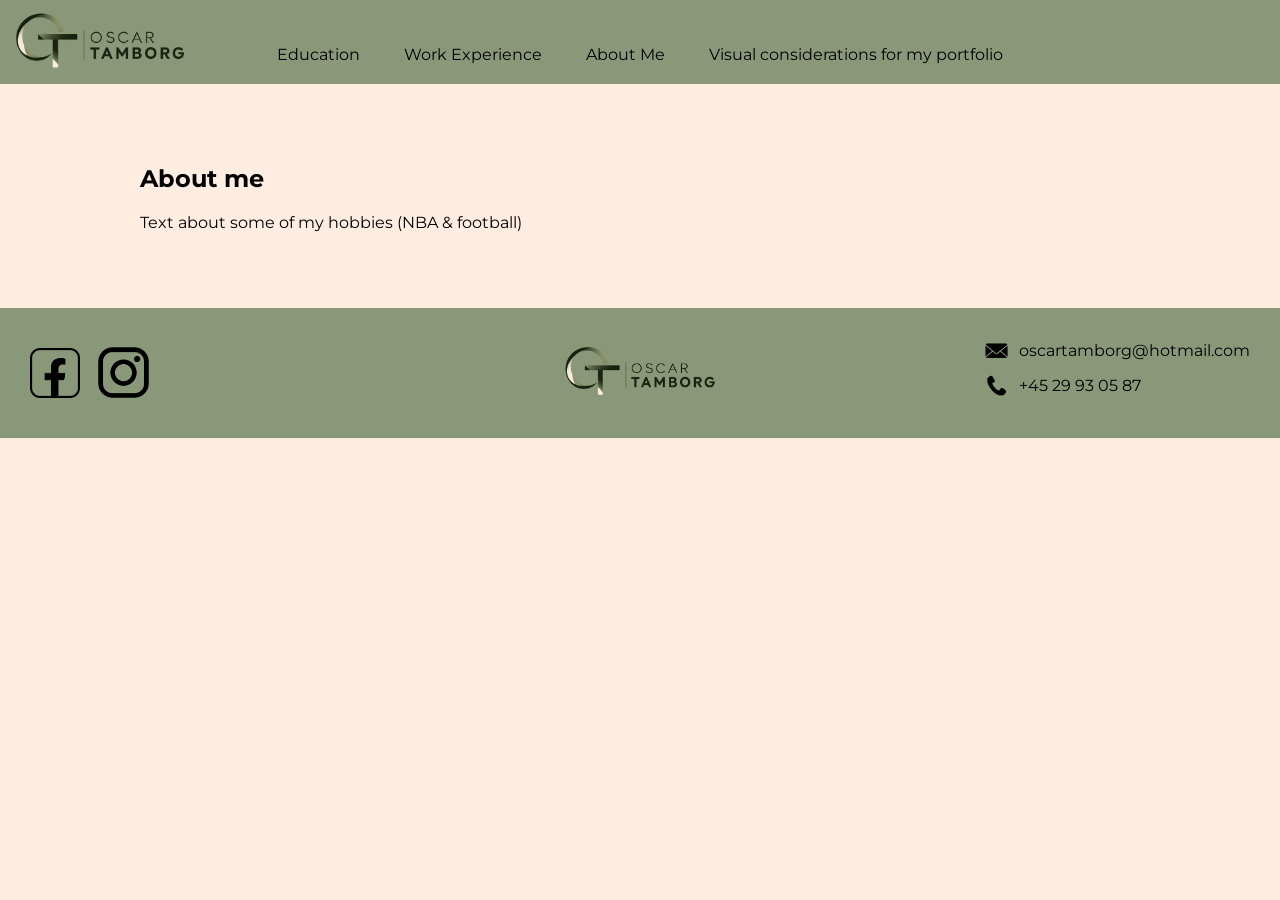
==== aboutme.html @ 75935676 "." ====
<!DOCTYPE html>
<!DOCTYPE html>
<html lang="en">

<head>
    <meta charset="UTF-8">
    <meta name="viewport"
          content="width=device-width, user-scalable=no, initial-scale=1.0, maximum-scale=1.0, minimum-scale=1.0">

    <title>About me</title>

    <link rel="icon" href="./images/favicon.ico">
    <link rel="preconnect" href="https://fonts.googleapis.com">
    <link rel="preconnect" href="https://fonts.gstatic.com" crossorigin>
    <link href="https://fonts.googleapis.com/css2?family=Montserrat:wght@300;400;500;600;700&display=swap" rel="stylesheet">

    <link rel="stylesheet" href="main.css">
</head>
<header>

    <a href="index.html">
        <img class="logo" src="images/logo_ot.png" alt="Oscar Tamborg logo">
    </a>

    <nav>
        <a href="education.html">Education</a>
        <a href="workexperience.html">Work Experience</a>
        <a href="aboutme.html">About Me</a>
        <a href="visual_considerations.html">Visual considerations for my portfolio</a>
    </nav>
</header>
<body>

<main>
    <section class="about me">
        <h2>About me</h2>
        <p>
            Text about some of my hobbies (NBA & football)
        </p>
    </section>
</main>
<footer>
    <div class="footer-content">

        <div class="footer-left">


            <div class="socials">
                <a href="https://www.facebook.com/oscartamborg/" target="_blank">
                    <img class="facebook-logo" src="images/facebook_logo.png" alt="Facebook">
                </a>

                <a href="https://www.instagram.com/oscartamborg/" target="_blank">
                    <img class="instagram-logo" src="images/instagram_logo.png" alt="Instagram">
                </a>
            </div>
        </div>

        <div class="footer-center">
            <a href="index.html">
                <img src="images/logo_ot.png" alt="Oscar Tamborg logo">
            </a>
        </div>


        <div class="footer-right">


            <div class="contact-item">
                <img src="images/mail.png" alt="Email">
                <a href="mailto:oscartamborg@hotmail.com">
                    oscartamborg@hotmail.com
                </a>
            </div>

            <div class="contact-item">
                <img src="images/phone.png" alt="Phone">
                <a href="tel:+4529930587">
                    +45 29 93 05 87
                </a>
            </div>
        </div>

    </div>
</footer>
</body>

</html>
---- main.css ----
main {
    max-width: 1000px;
    margin: 0 auto;
    padding: 60px 30px;
}

header {
    background-color: #899878;
    color: black;
    text-align: center;
    padding: 20px;
    position: relative;
}

.logo {
    position: absolute;
    left: 10px;
    top: 8px;
    width: 180px;
    height: 65px;
    object-fit: contain;
}

nav {
    margin-top: 25px;
}

nav a {
    color: black;
    text-decoration: none;
    margin: 0 20px;
}

nav a:hover {
    text-decoration: underline;
}

body {
    font-family: "Montserrat", sans-serif;
    background-color: #FFEDE1;
    margin: 0;
}

footer {
    padding: 30px;
    background-color: #899878;
}

.footer-content {
    position: relative;
    display: flex;
    justify-content: space-between;
    align-items: center;
}

.footer-left {
    text-align: left;
}

.socials {
    display: flex;
    align-items: center;
    gap: 10px;
}

.socials a {
    display: flex;
    align-items: center;
}

.facebook-logo {
    width: 50px;
    height: 50px;
    object-fit: contain;
}

.instagram-logo {
    width: 67px;
    height: 67px;
    object-fit: contain;
}

.footer-center {
    position: absolute;
    left: 50%;
    transform: translateX(-50%);
}

.footer-center img {
    width: 160px;
    height: 95px;
    object-fit: contain;
}

.footer-right {
    margin-left: auto;
    text-align: left;
}

.contact-item {
    display: flex;
    align-items: center;
    gap: 10px;
    margin-bottom: 10px;
}

.contact-item img {
    width: 25px;
    height: 25px;
    object-fit: contain;
}

.contact-item a {
    color: black;
    text-decoration: none;
}

.contact-item a:hover {
    text-decoration: underline;
}
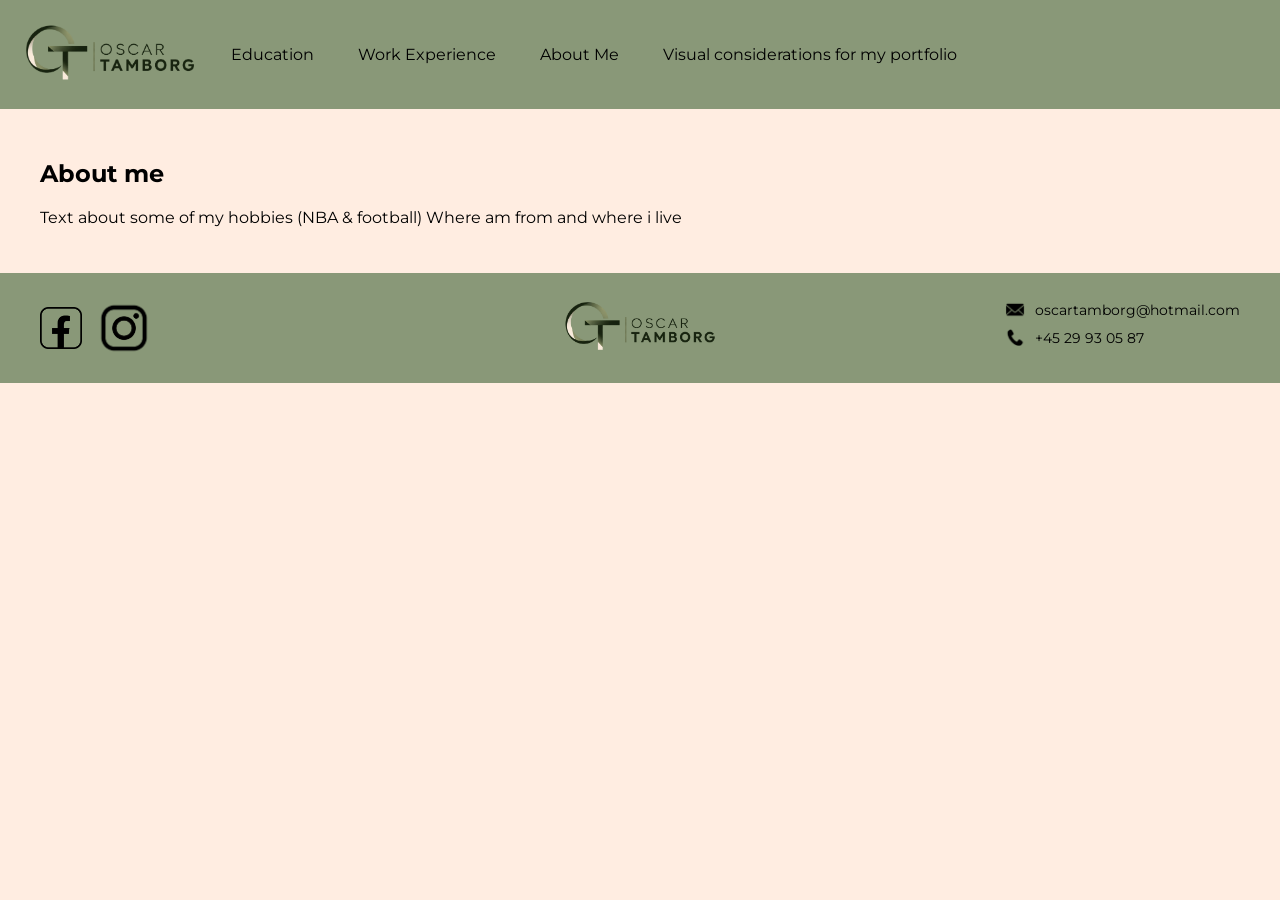
==== commit bd0917de: "." ====
--- a/aboutme.html
+++ b/aboutme.html
@@ -35,7 +35,7 @@
     <section class="about me">
         <h2>About me</h2>
         <p>
-            Text about some of my hobbies (NBA & football)
+            Text about some of my hobbies (NBA & football) Where am from and where i live
         </p>
     </section>
 </main>
--- a/main.css
+++ b/main.css
@@ -1,29 +1,25 @@
 main {
-    max-width: 1000px;
+    max-width: 1200px;
     margin: 0 auto;
-    padding: 60px 30px;
+    padding: 30px 10px;
 }
 
 header {
     background-color: #899878;
     color: black;
-    text-align: center;
     padding: 20px;
-    position: relative;
+
+    display: flex;
+    align-items: center;
+    gap: 11px;
 }
 
 .logo {
-    position: absolute;
-    left: 10px;
-    top: 8px;
     width: 180px;
     height: 65px;
     object-fit: contain;
 }
 
-nav {
-    margin-top: 25px;
-}
 
 nav a {
     color: black;
@@ -41,26 +37,108 @@
     margin: 0;
 }
 
+
+.welcome-text {
+    border-left: 4px solid #899878;
+    padding-left: 10px;
+}
+
+.introduction {
+    display: flex;
+    justify-content: space-between;
+    align-items: flex-start;
+    gap: 60px;
+}
+
+.introduction-text {
+    width: 40%;
+}
+
+.introduction-image {
+    width: 30%;
+    background-color: #899878;
+    padding: 20px;
+    padding-bottom: 10px;
+    border-radius: 20px;
+}
+
+.introduction-image img {
+    width: 100%;
+    height: auto;
+    display: block;
+    border-radius: 20px;
+}
+
+.introduction-image p {
+    text-align: center;
+    font-size: 10px;
+    letter-spacing: 4px;
+    margin: 12px 0 0 0;
+}
+.tech {
+    margin-top: 50px;
+}
+.tech::before {
+    content: "";
+    display: block;
+    width: 60px;
+    height: 4px;
+    background-color: #899878;
+    margin-bottom: 25px;
+}
+
+.tech p {
+    font-size: 13px;
+    letter-spacing:9px;
+}
+.projects-button {
+    display: inline-block;
+    color: black;
+    text-decoration: none;
+    background-color: #899878;
+    padding: 10px 16px;
+    margin-top: 20px;
+    border-radius: 20px;
+}
+.projects-button:hover {
+    text-decoration: underline;
+    background-color: #2A3C24;
+    color: white;
+}
 footer {
-    padding: 30px;
-    background-color: #899878;
-}
-
+    padding: 25px 40px;
+    background-color: #899878;
+}
 .footer-content {
-    position: relative;
-    display: flex;
-    justify-content: space-between;
+    max-width: 1400px;
+    margin: 0 auto;
+
+    display: grid;
+    grid-template-columns: 1fr 1fr 1fr;
     align-items: center;
 }
 
 .footer-left {
-    text-align: left;
+    display: flex;
+    justify-content: flex-start;
+}
+
+.footer-center {
+    display: flex;
+    justify-content: center;
+}
+
+.footer-right {
+    display: flex;
+    flex-direction: column;
+    align-items: flex-start;
+    justify-self: end;
 }
 
 .socials {
     display: flex;
     align-items: center;
-    gap: 10px;
+    gap: 12px;
 }
 
 .socials a {
@@ -69,44 +147,39 @@
 }
 
 .facebook-logo {
-    width: 50px;
-    height: 50px;
+    width: 42px;
+    height: 42px;
     object-fit: contain;
 }
 
 .instagram-logo {
-    width: 67px;
-    height: 67px;
-    object-fit: contain;
-}
-
-.footer-center {
-    position: absolute;
-    left: 50%;
-    transform: translateX(-50%);
+    width: 60px;
+    height: 60px;
+    object-fit: contain;
+}
+.github-logo {
+    width: 45px;
+    height: 45px;
+    object-fit: contain;
 }
 
 .footer-center img {
     width: 160px;
-    height: 95px;
-    object-fit: contain;
-}
-
-.footer-right {
-    margin-left: auto;
-    text-align: left;
+    height: auto;
+    object-fit: contain;
 }
 
 .contact-item {
     display: flex;
     align-items: center;
     gap: 10px;
-    margin-bottom: 10px;
+    margin-bottom: 8px;
+    font-size: 14px;
 }
 
 .contact-item img {
-    width: 25px;
-    height: 25px;
+    width: 20px;
+    height: 20px;
     object-fit: contain;
 }
 
@@ -118,3 +191,109 @@
 .contact-item a:hover {
     text-decoration: underline;
 }
+
+@media (max-width: 768px) {
+
+    main {
+        padding: 35px 20px;
+    }
+
+    header {
+        flex-direction: column;
+        gap: 15px;
+        padding: 20px;
+    }
+
+    .logo {
+        width: 150px;
+        height: auto;
+    }
+
+    nav {
+        display: flex;
+        flex-direction: column;
+        align-items: center;
+        gap: 10px;
+    }
+
+    nav a {
+        margin: 0;
+        text-align: center;
+        font-size: 14px;
+    }
+
+    .introduction {
+        display: flex;
+        flex-direction: column;
+        align-items: stretch;
+        gap: 35px;
+    }
+
+    .introduction-text {
+        width: 100%;
+    }
+
+    .welcome-text {
+        font-size: 14px;
+    }
+
+    .introduction-text h1 {
+        font-size: 32px;
+    }
+
+    .introduction-image {
+        width: auto;
+        max-width: 350px;
+        margin: 0 auto;
+        padding: 15px;
+    }
+
+    .tech {
+        margin-top: 40px;
+    }
+
+    .tech p {
+        letter-spacing: 4px;
+        line-height: 1.8;
+    }
+
+    .projects-button {
+        margin-top: 15px;
+    }
+
+    footer {
+        padding: 30px 20px;
+    }
+
+    .footer-content {
+        grid-template-columns: 1fr;
+        gap: 25px;
+    }
+
+    .footer-left,
+    .footer-center,
+    .footer-right {
+        justify-self: center;
+    }
+
+    .footer-left {
+        justify-content: center;
+    }
+
+    .footer-center {
+        justify-content: center;
+    }
+
+    .footer-right {
+        align-items: center;
+    }
+
+    .footer-center img {
+        width: 120px;
+    }
+
+    .contact-item {
+        justify-content: center;
+        font-size: 13px;
+    }
+}
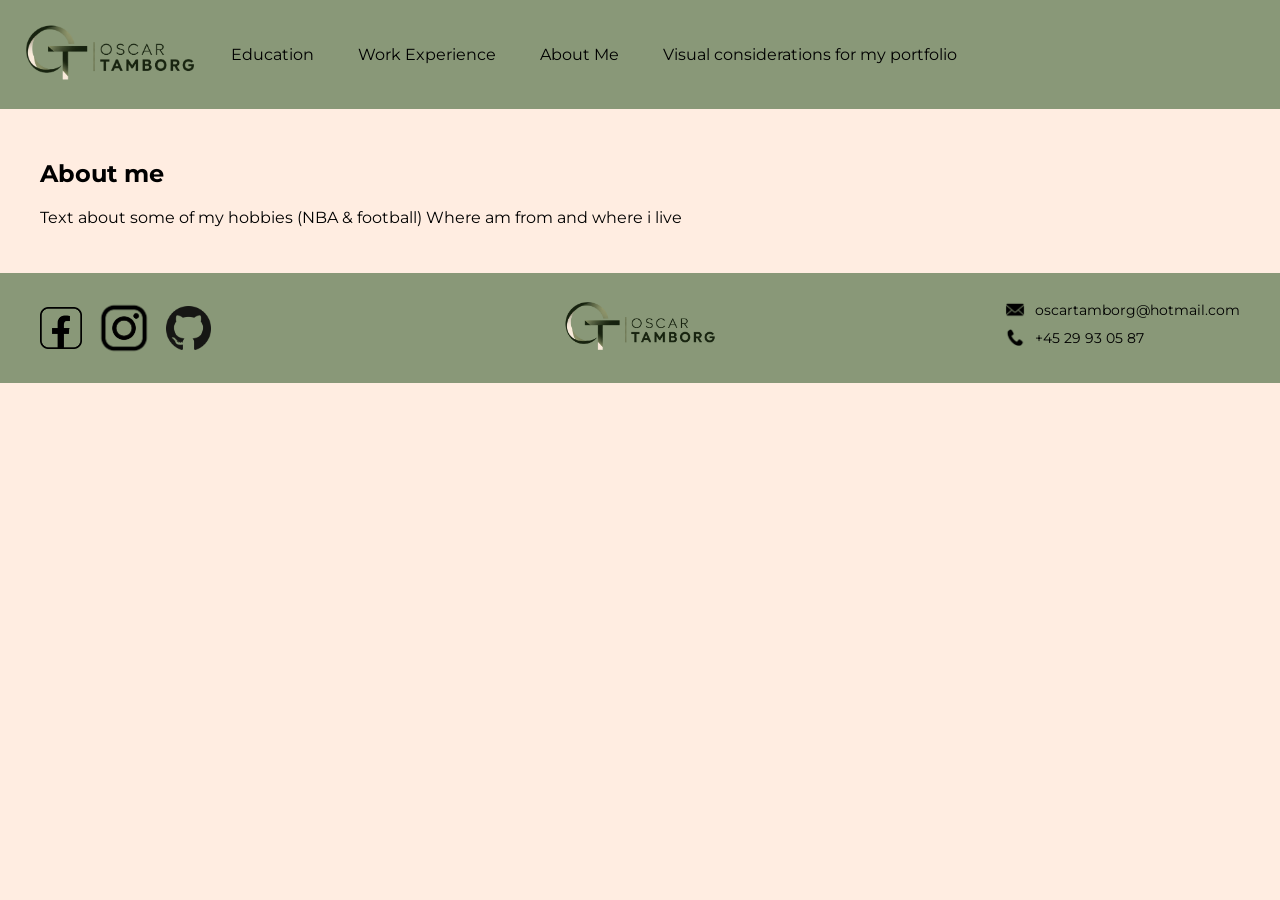
==== commit 0130b84b: "Github logo i footer på undersider" ====
--- a/aboutme.html
+++ b/aboutme.html
@@ -1,4 +1,3 @@
-<!DOCTYPE html>
 <!DOCTYPE html>
 <html lang="en">
 
@@ -40,12 +39,13 @@
     </section>
 </main>
 <footer>
+
     <div class="footer-content">
 
         <div class="footer-left">
 
+            <div class="socials">
 
-            <div class="socials">
                 <a href="https://www.facebook.com/oscartamborg/" target="_blank">
                     <img class="facebook-logo" src="images/facebook_logo.png" alt="Facebook">
                 </a>
@@ -53,36 +53,50 @@
                 <a href="https://www.instagram.com/oscartamborg/" target="_blank">
                     <img class="instagram-logo" src="images/instagram_logo.png" alt="Instagram">
                 </a>
+                <a href="https://github.com/tamosc" target="_blank">
+                    <img class="github-logo" src="images/github_logo.png" alt="Github">
+                </a>
+
             </div>
+
         </div>
 
         <div class="footer-center">
+
             <a href="index.html">
                 <img src="images/logo_ot.png" alt="Oscar Tamborg logo">
             </a>
+
         </div>
-
 
         <div class="footer-right">
 
+            <div class="contact-item">
 
-            <div class="contact-item">
                 <img src="images/mail.png" alt="Email">
+
                 <a href="mailto:oscartamborg@hotmail.com">
                     oscartamborg@hotmail.com
                 </a>
+
             </div>
 
             <div class="contact-item">
+
                 <img src="images/phone.png" alt="Phone">
+
                 <a href="tel:+4529930587">
                     +45 29 93 05 87
                 </a>
+
             </div>
+
         </div>
 
     </div>
+
 </footer>
+
 </body>
 
 </html>
--- a/main.css
+++ b/main.css
@@ -105,6 +105,81 @@
     background-color: #2A3C24;
     color: white;
 }
+.education-item {
+    margin-bottom: 25px;
+    padding-left: 10px;
+    display: flex;
+    align-items: center;
+    gap: 20px;
+}
+.education h2{
+        border-left: 4px solid #899878;
+        padding-left: 10px;
+}
+.education-item img {
+    width: 250px;
+    height: 150px;
+    object-fit: cover;
+    display: block;
+    margin-bottom: 10px;
+    border-radius: 20px;
+}
+.education ul {
+    list-style: none;
+    padding-left: 0;
+}
+.education-item span {
+    font-weight: 500;
+}
+.education-item p {
+    font-size: 15px;
+    margin-top: 5px;
+}
+.workexperience h2 {
+    border-left: 4px solid #899878;
+    padding-left: 10px;
+}
+.workexperience-item {
+    margin-bottom: 25px;
+    padding-left: 10px;
+    display: flex;
+    align-items: center;
+    gap: 20px;
+}
+.workexperience-item img {
+    width: 250px;
+    height: 150px;
+    object-fit: contain;
+    border-radius: 20px;
+}
+.workexperience ul {
+    list-style: none;
+    padding-left: 0;
+}
+.workexperience-item span {
+    font-weight: 500;
+}
+.work-image {
+    width: 250px;
+    height: 150px;
+    padding: 15px;
+    box-sizing: border-box;
+    background-color: white;
+    border-radius: 20px;
+    display: flex;
+    justify-content: center;
+    align-items: center;
+    flex-shrink: 0;
+}
+.work-image img {
+    width: 100%;
+    height: 100%;
+    object-fit: contain;
+    }
+.workexperience-item p {
+    font-size: 15px;
+    margin-top: 5px;
+}
 footer {
     padding: 25px 40px;
     background-color: #899878;
@@ -296,4 +371,4 @@
         justify-content: center;
         font-size: 13px;
     }
-}+}
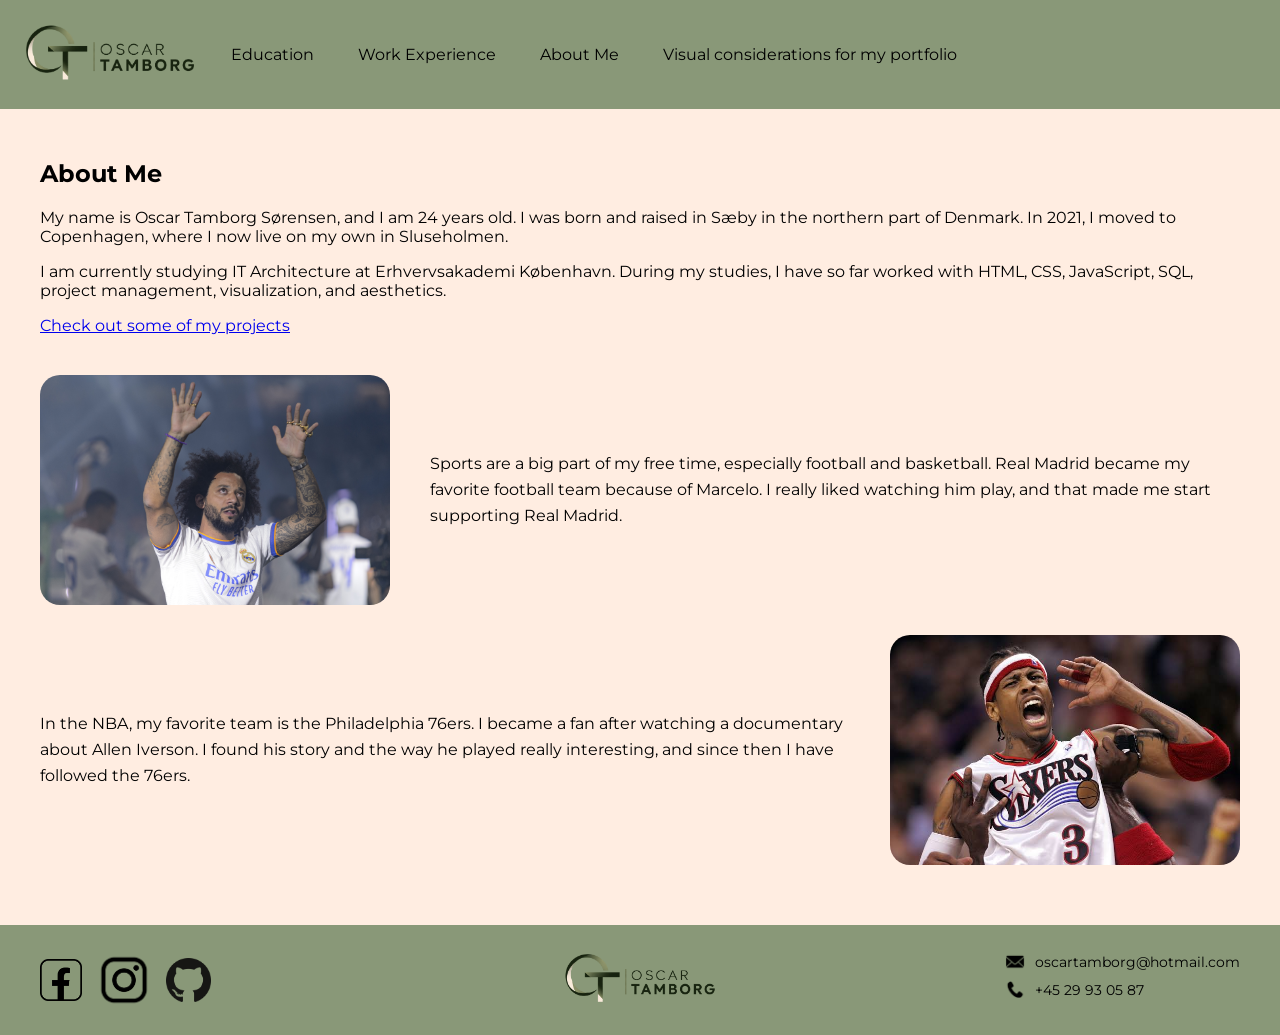
==== commit 034ca3aa: "About me" ====
--- a/aboutme.html
+++ b/aboutme.html
@@ -4,17 +4,22 @@
 <head>
     <meta charset="UTF-8">
     <meta name="viewport"
-          content="width=device-width, user-scalable=no, initial-scale=1.0, maximum-scale=1.0, minimum-scale=1.0">
+          content="width=device-width, initial-scale=1.0">
 
-    <title>About me</title>
+    <title>About Me</title>
 
     <link rel="icon" href="./images/favicon.ico">
+
     <link rel="preconnect" href="https://fonts.googleapis.com">
     <link rel="preconnect" href="https://fonts.gstatic.com" crossorigin>
-    <link href="https://fonts.googleapis.com/css2?family=Montserrat:wght@300;400;500;600;700&display=swap" rel="stylesheet">
+    <link href="https://fonts.googleapis.com/css2?family=Montserrat:wght@300;400;500;600;700&display=swap"
+          rel="stylesheet">
 
     <link rel="stylesheet" href="main.css">
 </head>
+
+<body>
+
 <header>
 
     <a href="index.html">
@@ -27,17 +32,62 @@
         <a href="aboutme.html">About Me</a>
         <a href="visual_considerations.html">Visual considerations for my portfolio</a>
     </nav>
+
 </header>
-<body>
 
 <main>
-    <section class="about me">
-        <h2>About me</h2>
+
+    <section class="about-me">
+
+        <h2>About Me</h2>
+
         <p>
-            Text about some of my hobbies (NBA & football) Where am from and where i live
+            My name is Oscar Tamborg Sørensen, and I am 24 years old.
+            I was born and raised in Sæby in the northern part of Denmark.
+            In 2021, I moved to Copenhagen, where I now live on my own in Sluseholmen.
         </p>
+
+        <p>
+            I am currently studying IT Architecture at Erhvervsakademi København.
+            During my studies, I have so far worked with HTML, CSS, JavaScript, SQL,
+            project management, visualization, and aesthetics.
+        </p>
+
+        <a href="projects.html">Check out some of my projects</a>
+
+        <div class="sports">
+
+            <div class="sports-item">
+
+                <img src="images/marcelo.png" alt="Marcelo">
+
+                <p>
+                    Sports are a big part of my free time, especially football and basketball.
+                    Real Madrid became my favorite football team because of Marcelo.
+                    I really liked watching him play, and that made me start supporting Real Madrid.
+                </p>
+
+            </div>
+
+            <div class="sports-item reverse">
+
+                <img src="images/allen-iverson.jpg" alt="Allen Iverson">
+
+                <p>
+                    In the NBA, my favorite team is the Philadelphia 76ers.
+                    I became a fan after watching a documentary about Allen Iverson.
+                    I found his story and the way he played really interesting,
+                    and since then I have followed the 76ers.
+                </p>
+
+            </div>
+
+        </div>
+
     </section>
+
 </main>
+
 <footer>
 
     <div class="footer-content">
@@ -47,14 +97,21 @@
             <div class="socials">
 
                 <a href="https://www.facebook.com/oscartamborg/" target="_blank">
-                    <img class="facebook-logo" src="images/facebook_logo.png" alt="Facebook">
+                    <img class="facebook-logo"
+                         src="images/facebook_logo.png"
+                         alt="Facebook">
                 </a>
 
                 <a href="https://www.instagram.com/oscartamborg/" target="_blank">
-                    <img class="instagram-logo" src="images/instagram_logo.png" alt="Instagram">
+                    <img class="instagram-logo"
+                         src="images/instagram_logo.png"
+                         alt="Instagram">
                 </a>
+
                 <a href="https://github.com/tamosc" target="_blank">
-                    <img class="github-logo" src="images/github_logo.png" alt="Github">
+                    <img class="github-logo"
+                         src="images/github_logo.png"
+                         alt="GitHub">
                 </a>
 
             </div>
@@ -64,7 +121,8 @@
         <div class="footer-center">
 
             <a href="index.html">
-                <img src="images/logo_ot.png" alt="Oscar Tamborg logo">
+                <img src="images/logo_ot.png"
+                     alt="Oscar Tamborg logo">
             </a>
 
         </div>
--- a/main.css
+++ b/main.css
@@ -8,7 +8,6 @@
     background-color: #899878;
     color: black;
     padding: 20px;
-
     display: flex;
     align-items: center;
     gap: 11px;
@@ -19,7 +18,6 @@
     height: 65px;
     object-fit: contain;
 }
-
 
 nav a {
     color: black;
@@ -36,7 +34,6 @@
     background-color: #FFEDE1;
     margin: 0;
 }
-
 
 .welcome-text {
     border-left: 4px solid #899878;
@@ -75,9 +72,11 @@
     letter-spacing: 4px;
     margin: 12px 0 0 0;
 }
+
 .tech {
     margin-top: 50px;
 }
+
 .tech::before {
     content: "";
     display: block;
@@ -89,8 +88,9 @@
 
 .tech p {
     font-size: 13px;
-    letter-spacing:9px;
-}
+    letter-spacing: 9px;
+}
+
 .projects-button {
     display: inline-block;
     color: black;
@@ -100,11 +100,18 @@
     margin-top: 20px;
     border-radius: 20px;
 }
+
 .projects-button:hover {
     text-decoration: underline;
     background-color: #2A3C24;
     color: white;
 }
+
+.education h2 {
+    border-left: 4px solid #899878;
+    padding-left: 10px;
+}
+
 .education-item {
     margin-bottom: 25px;
     padding-left: 10px;
@@ -112,10 +119,7 @@
     align-items: center;
     gap: 20px;
 }
-.education h2{
-        border-left: 4px solid #899878;
-        padding-left: 10px;
-}
+
 .education-item img {
     width: 250px;
     height: 150px;
@@ -124,21 +128,26 @@
     margin-bottom: 10px;
     border-radius: 20px;
 }
+
 .education ul {
     list-style: none;
     padding-left: 0;
 }
+
 .education-item span {
     font-weight: 500;
 }
+
 .education-item p {
     font-size: 15px;
     margin-top: 5px;
 }
+
 .workexperience h2 {
     border-left: 4px solid #899878;
     padding-left: 10px;
 }
+
 .workexperience-item {
     margin-bottom: 25px;
     padding-left: 10px;
@@ -146,19 +155,23 @@
     align-items: center;
     gap: 20px;
 }
+
 .workexperience-item img {
     width: 250px;
     height: 150px;
     object-fit: contain;
     border-radius: 20px;
 }
+
 .workexperience ul {
     list-style: none;
     padding-left: 0;
 }
+
 .workexperience-item span {
     font-weight: 500;
 }
+
 .work-image {
     width: 250px;
     height: 150px;
@@ -171,23 +184,55 @@
     align-items: center;
     flex-shrink: 0;
 }
+
 .work-image img {
     width: 100%;
     height: 100%;
     object-fit: contain;
-    }
+}
+
 .workexperience-item p {
     font-size: 15px;
     margin-top: 5px;
 }
+
+.sports {
+    margin-top: 40px;
+}
+
+.sports-item {
+    display: flex;
+    flex-direction: row;
+    align-items: center;
+    gap: 40px;
+    margin: 30px 0;
+}
+
+.sports-item img {
+    width: 350px;
+    height: 230px;
+    object-fit: cover;
+    flex-shrink: 0;
+    border-radius: 20px;
+}
+
+.sports-item p {
+    margin: 0;
+    line-height: 1.6;
+}
+
+.sports-item.reverse {
+    flex-direction: row-reverse;
+}
+
 footer {
     padding: 25px 40px;
     background-color: #899878;
 }
+
 .footer-content {
     max-width: 1400px;
     margin: 0 auto;
-
     display: grid;
     grid-template-columns: 1fr 1fr 1fr;
     align-items: center;
@@ -232,6 +277,7 @@
     height: 60px;
     object-fit: contain;
 }
+
 .github-logo {
     width: 45px;
     height: 45px;
@@ -336,6 +382,61 @@
         margin-top: 15px;
     }
 
+    .education-item {
+        flex-direction: column;
+        align-items: flex-start;
+        padding-left: 0;
+        gap: 10px;
+        margin-bottom: 35px;
+    }
+
+    .education-item img {
+        width: 100%;
+        height: 180px;
+        margin-bottom: 0;
+    }
+
+    .education-item span {
+        font-size: 16px;
+    }
+
+    .education-item p {
+        font-size: 14px;
+    }
+
+    .workexperience-item {
+        flex-direction: column;
+        align-items: flex-start;
+        padding-left: 0;
+        gap: 10px;
+        margin-bottom: 35px;
+    }
+
+    .work-image {
+        width: 100%;
+        height: 180px;
+    }
+
+    .workexperience-item span {
+        font-size: 16px;
+    }
+
+    .workexperience-item p {
+        font-size: 14px;
+    }
+
+    .sports-item,
+    .sports-item.reverse {
+        flex-direction: column;
+        align-items: flex-start;
+        gap: 15px;
+    }
+
+    .sports-item img {
+        width: 100%;
+        height: 220px;
+    }
+
     footer {
         padding: 30px 20px;
     }
@@ -371,4 +472,4 @@
         justify-content: center;
         font-size: 13px;
     }
-}
+}
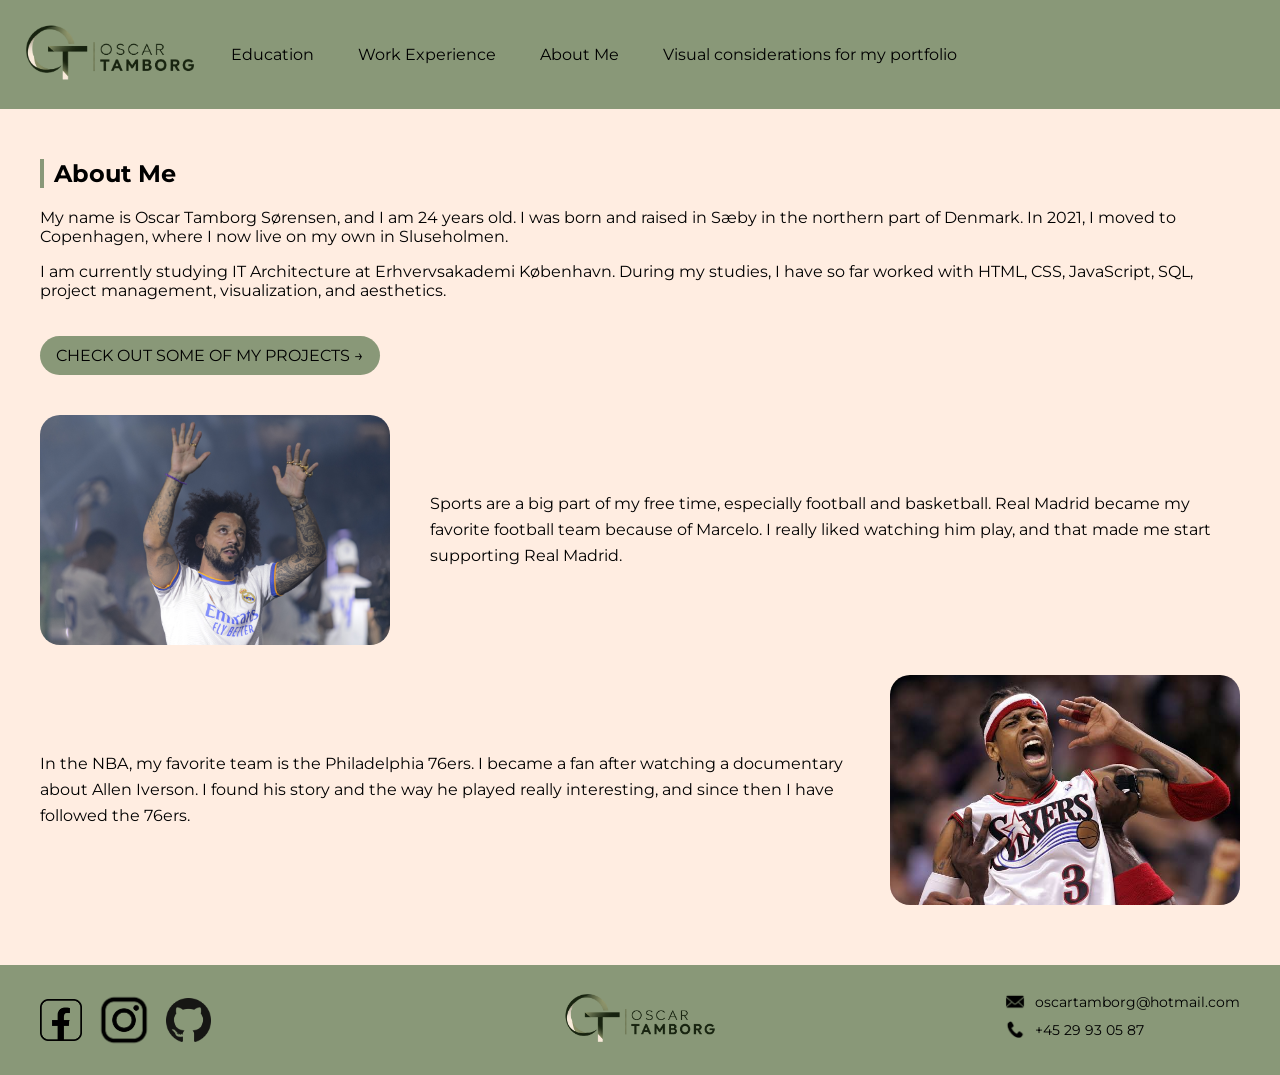
==== commit 6ef897ca: "About me" ====
--- a/aboutme.html
+++ b/aboutme.html
@@ -53,7 +53,7 @@
             project management, visualization, and aesthetics.
         </p>
 
-        <a href="projects.html">Check out some of my projects</a>
+        <a class="projects-button" href="projects.html">CHECK OUT SOME OF MY PROJECTS →</a>
 
         <div class="sports">
 
--- a/main.css
+++ b/main.css
@@ -199,6 +199,10 @@
 .sports {
     margin-top: 40px;
 }
+.about-me h2 {
+    border-left: 4px solid #899878;
+    padding-left: 10px;
+}
 
 .sports-item {
     display: flex;
@@ -224,7 +228,10 @@
 .sports-item.reverse {
     flex-direction: row-reverse;
 }
-
+.visual-considerations h2 {
+    border-left: 4px solid #899878;
+    padding-left: 10px;
+}
 footer {
     padding: 25px 40px;
     background-color: #899878;
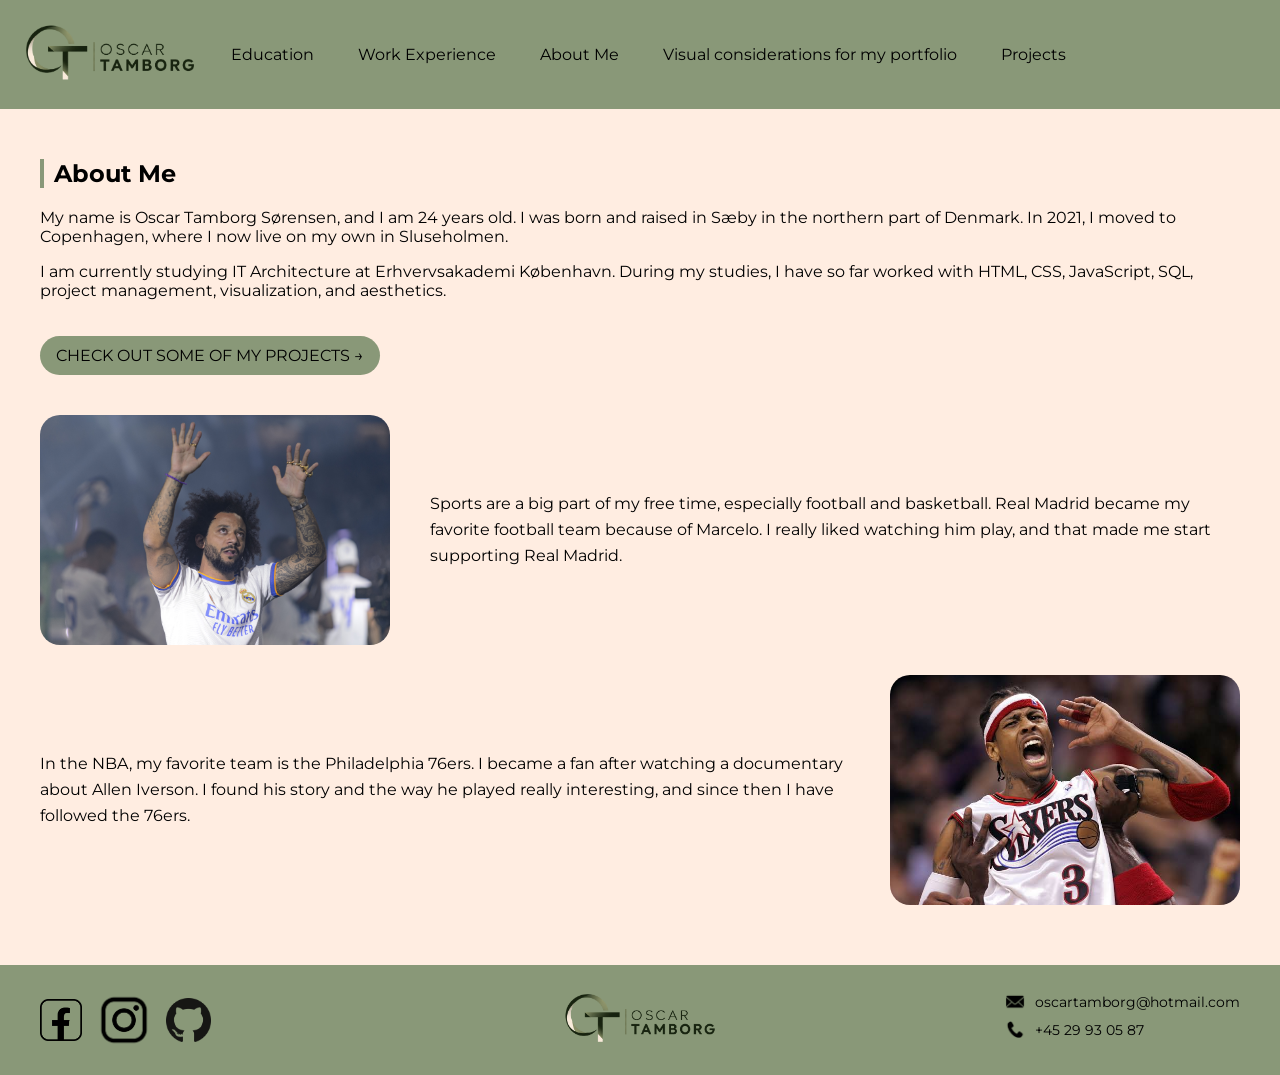
==== commit 3a8c68e2: "added projects.html to header" ====
--- a/aboutme.html
+++ b/aboutme.html
@@ -31,6 +31,7 @@
         <a href="workexperience.html">Work Experience</a>
         <a href="aboutme.html">About Me</a>
         <a href="visual_considerations.html">Visual considerations for my portfolio</a>
+        <a href="projects.html">Projects</a>
     </nav>
 
 </header>
--- a/main.css
+++ b/main.css
@@ -156,13 +156,6 @@
     gap: 20px;
 }
 
-.workexperience-item img {
-    width: 250px;
-    height: 150px;
-    object-fit: contain;
-    border-radius: 20px;
-}
-
 .workexperience ul {
     list-style: none;
     padding-left: 0;
@@ -199,6 +192,7 @@
 .sports {
     margin-top: 40px;
 }
+
 .about-me h2 {
     border-left: 4px solid #899878;
     padding-left: 10px;
@@ -228,10 +222,47 @@
 .sports-item.reverse {
     flex-direction: row-reverse;
 }
+
+.visuals {
+    margin-top: 40px;
+}
+
 .visual-considerations h2 {
     border-left: 4px solid #899878;
     padding-left: 10px;
 }
+
+.visuals-item {
+    display: flex;
+    align-items: center;
+    gap: 40px;
+    margin-bottom: 25px;
+}
+
+.visuals-item.reverse {
+    flex-direction: row-reverse;
+}
+
+.visual-image {
+    width: 350px;
+    height: 230px;
+    background-color: white;
+    border-radius: 20px;
+    overflow: hidden;
+    flex-shrink: 0;
+}
+
+.visual-image img {
+    width: 100%;
+    height: 100%;
+    object-fit: contain;
+    border-radius: 20px;
+}
+.projects h2 {
+    border-left: 4px solid #899878;
+    padding-left: 10px;
+}
+
 footer {
     padding: 25px 40px;
     background-color: #899878;
@@ -432,14 +463,46 @@
         font-size: 14px;
     }
 
+    .about-me h2 {
+        font-size: 26px;
+    }
+
+    .about-me p {
+        font-size: 14px;
+        line-height: 1.5;
+    }
+
+    .about-me .projects-button {
+        font-size: 13px;
+        padding: 10px 14px;
+    }
+
+    .sports {
+        margin-top: 30px;
+    }
+
     .sports-item,
     .sports-item.reverse {
         flex-direction: column;
         align-items: flex-start;
         gap: 15px;
+        margin: 30px 0;
     }
 
     .sports-item img {
+        width: 100%;
+        height: 220px;
+    }
+
+.visuals-item,
+    .visuals-item.reverse {
+        flex-direction: column;
+        align-items: flex-start;
+        gap: 15px;
+        margin-bottom: 35px;
+    }
+
+    .visual-image {
         width: 100%;
         height: 220px;
     }
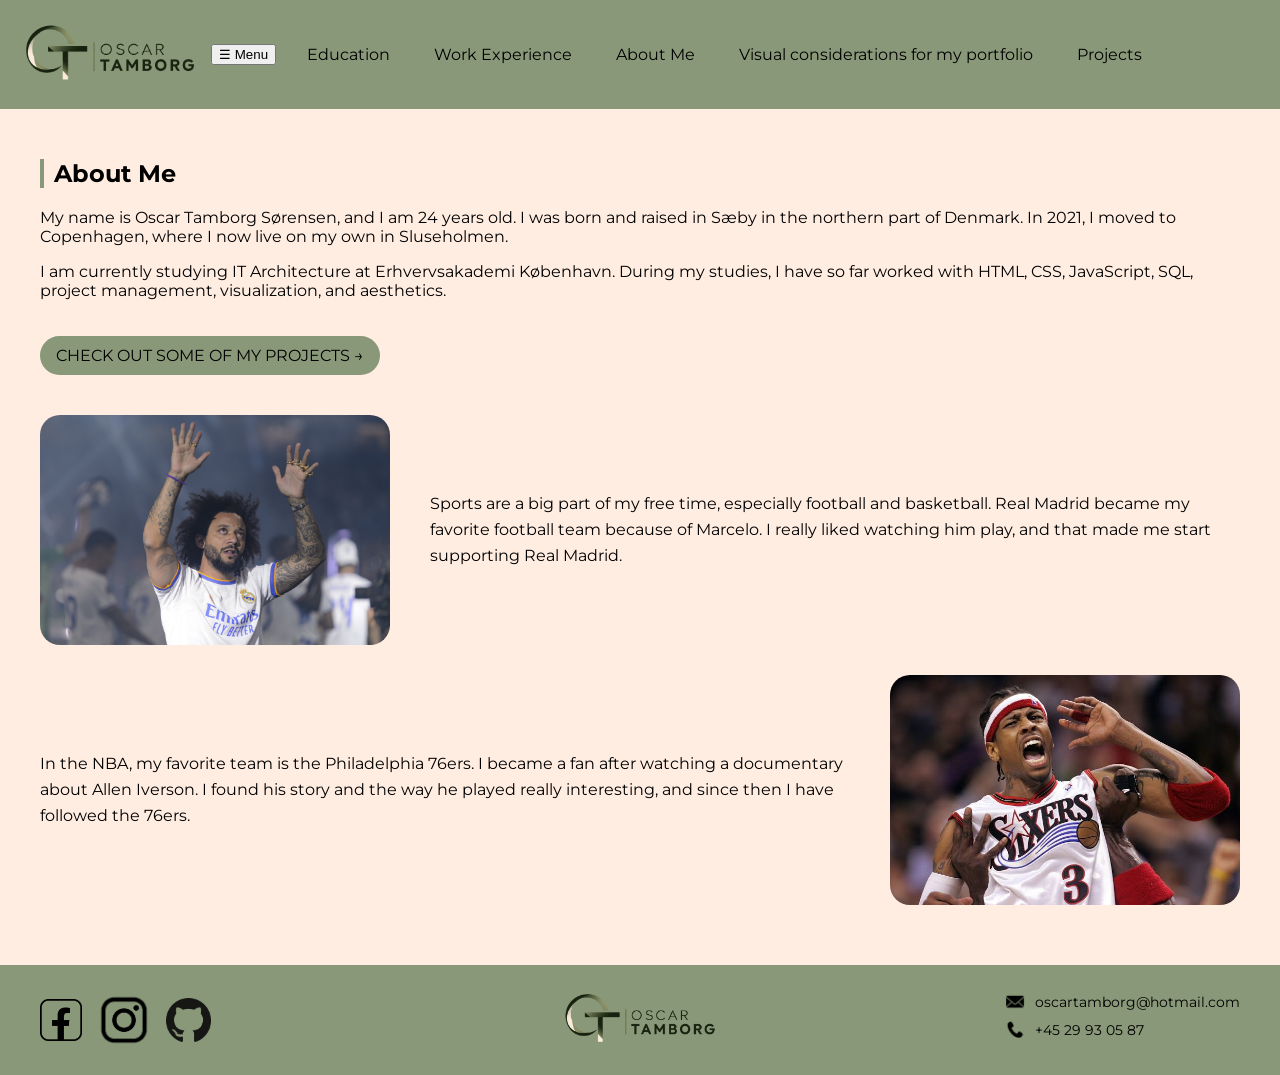
==== commit ace26713: "Small changes" ====
--- a/aboutme.html
+++ b/aboutme.html
@@ -16,6 +16,7 @@
           rel="stylesheet">
 
     <link rel="stylesheet" href="main.css">
+    <script src="main.js" defer></script>
 </head>
 
 <body>
@@ -26,7 +27,11 @@
         <img class="logo" src="images/logo_ot.png" alt="Oscar Tamborg logo">
     </a>
 
-    <nav>
+    <button id="menu-toggle" type="button" aria-expanded="false" aria-controls="navigation">
+        ☰ Menu
+    </button>
+
+    <nav id="navigation">
         <a href="education.html">Education</a>
         <a href="workexperience.html">Work Experience</a>
         <a href="aboutme.html">About Me</a>
--- a/main.css
+++ b/main.css
@@ -506,7 +506,10 @@
         width: 100%;
         height: 220px;
     }
-
+    .projects h2 {
+        border-left: 4px solid #899878;
+        padding-left: 10px;
+    }
     footer {
         padding: 30px 20px;
     }
